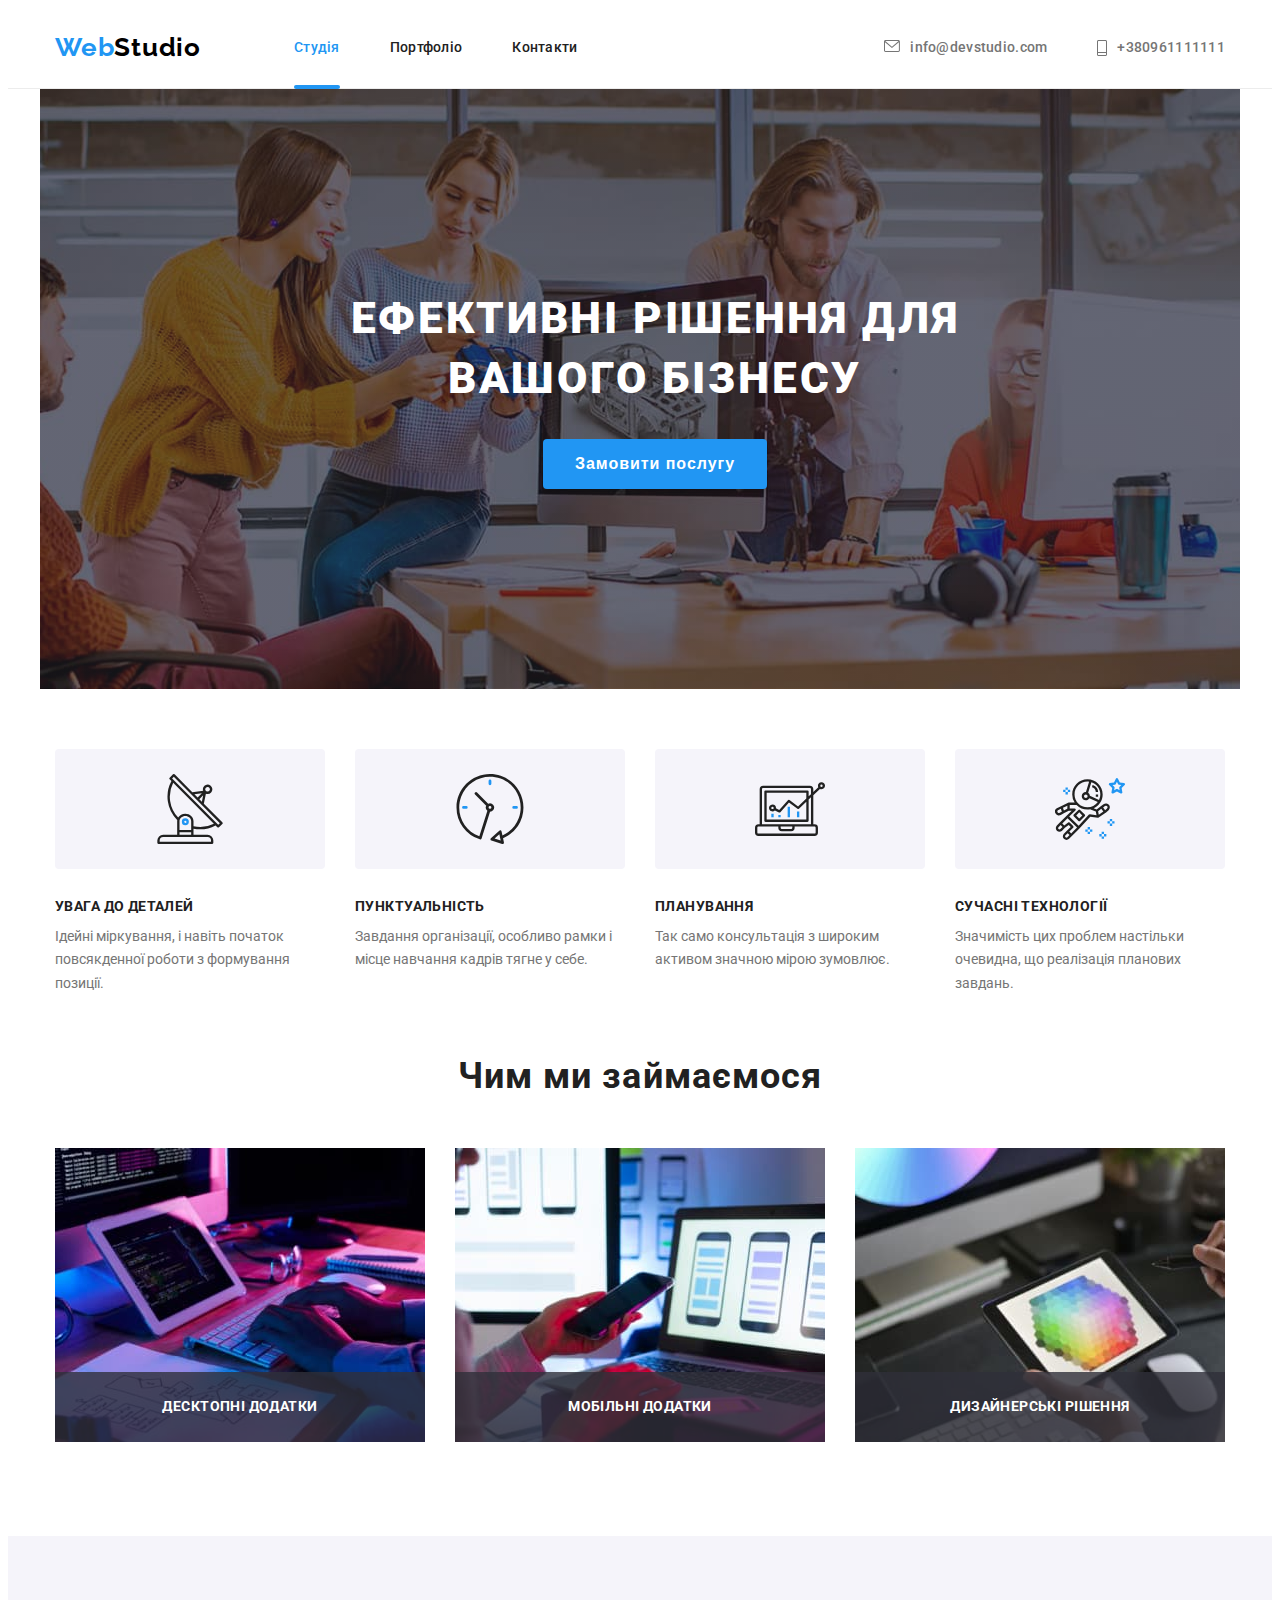
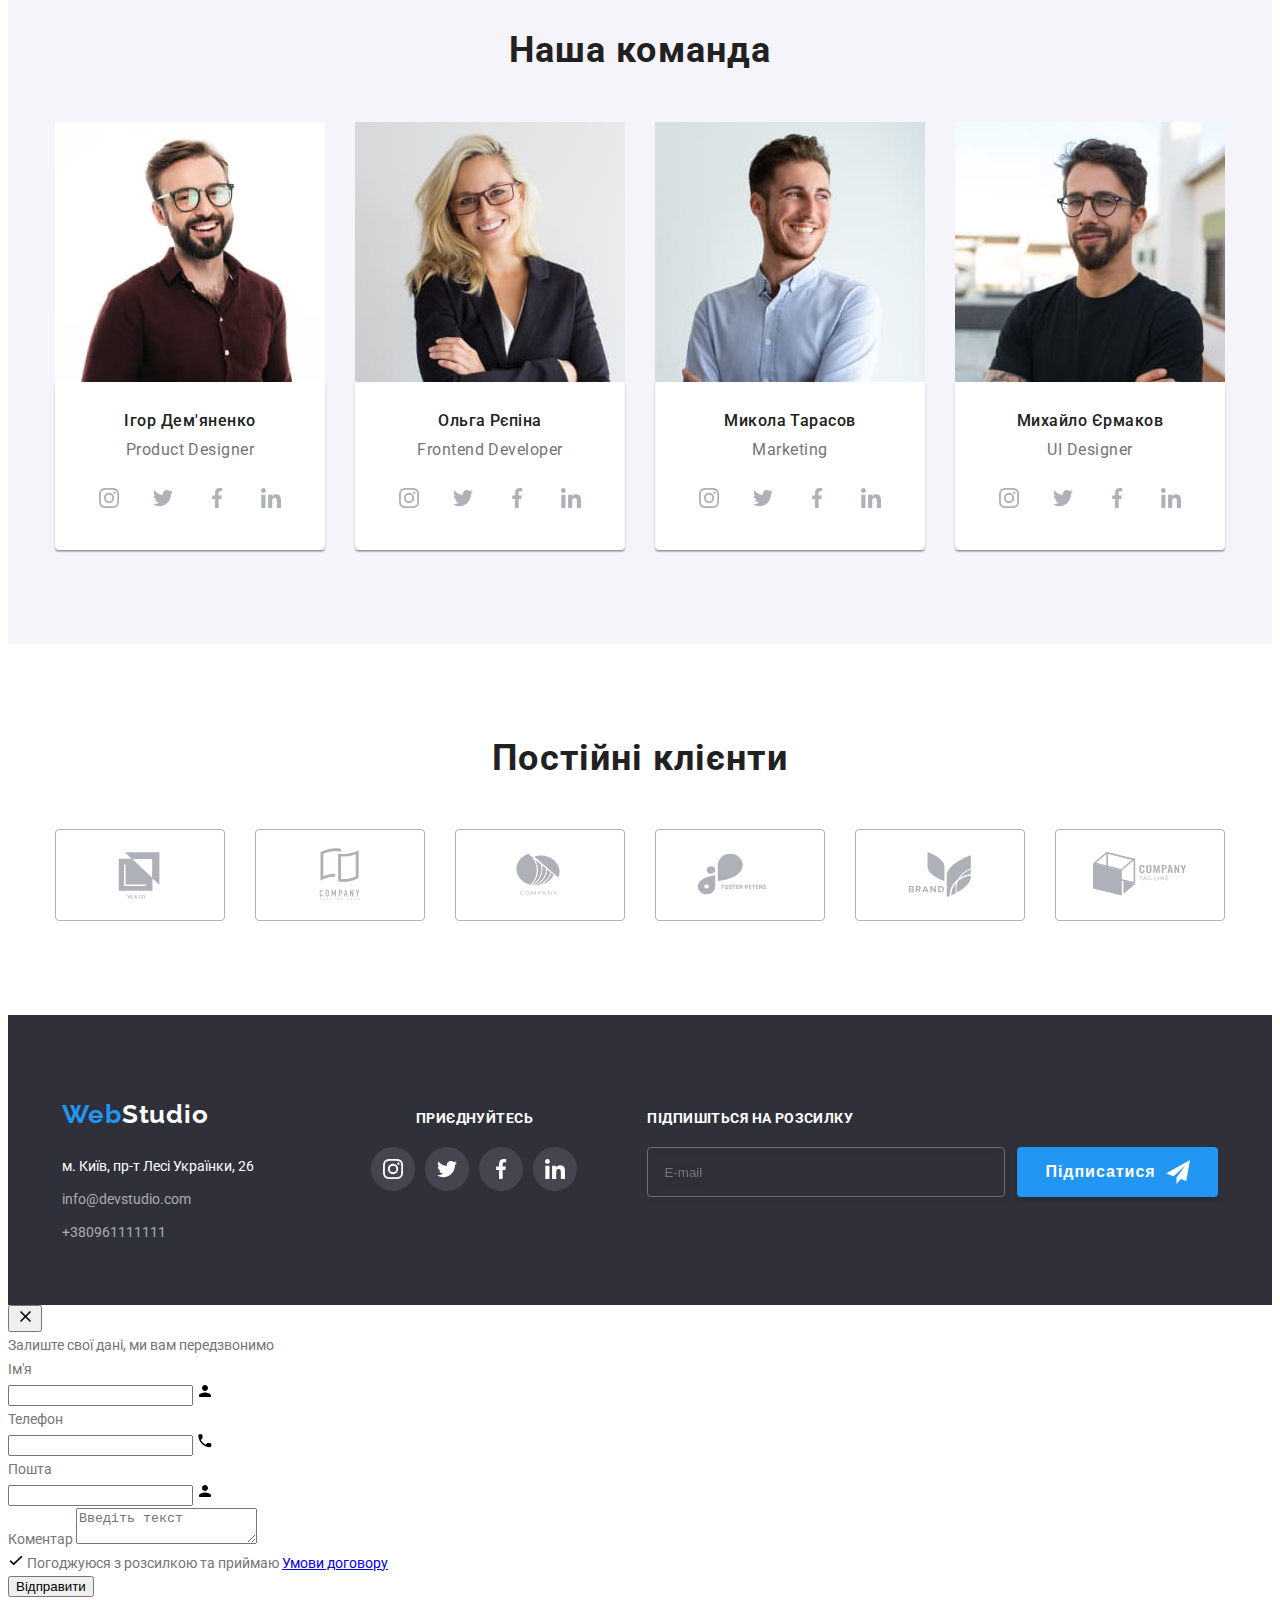
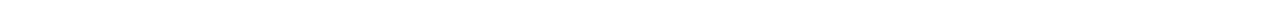
==== index.html @ ecdbafed "adaptive" ====
<!DOCTYPE html>
<html lang="uk">
  <head>
    <meta charset="UTF-8" />
    <meta http-equiv="X-UA-Compatible" content="IE=edge" />
    <meta name="viewport" content="width=device-width, initial-scale=1.0" />
    <title lang="en">WebStudio</title>
    <link rel="preconnect" href="https://fonts.googleapis.com" />
    <link rel="preconnect" href="https://fonts.gstatic.com" crossorigin />
    <link
      href="https://fonts.googleapis.com/css2?family=Raleway:wght@700&family=Roboto:wght@400;500;700;900&display=swap"
      rel="stylesheet"
    />
    <link
      rel="stylesheet"
      href="https://cdnjs.cloudflare.com/ajax/libs/modern-normalize/1.1.0/modern-normalize.min.css"
      integrity="sha512-wpPYUAdjBVSE4KJnH1VR1HeZfpl1ub8YT/NKx4PuQ5NmX2tKuGu6U/JRp5y+Y8XG2tV+wKQpNHVUX03MfMFn9Q=="
      crossorigin="anonymous"
      referrerpolicy="no-referrer"
    />
    <link rel="stylesheet" href="./css/main.min.css" />
  </head>

  <body>
    <header class="header">
      <div class="container">
        <div class="header-navigation__container">
          <nav class="header__navigation">
            <a href="./index.html" lang="en" class="logo">
              Web<span class="logo__black">Studio</span>
            </a>
            <button class="header__burger-menu">
              <svg width="40" height="40" class="header__icon">
                  <use href="./images/icons.svg#icon-menu_40pxmenu-1"></use>
                </svg>
            </button>
            <ul class="header__menu">
              <li class="header__items"><a class="header__link header__link--current" href="./index.html">Студія</a></li>
              <li class="header__items"><a class="header__link" href="./portfolio.html">Портфоліо</a></li>
              <li class="header__items"><a class="header__link" href="#">Контакти</a></li>
            </ul>
          </nav>
          <ul class="header__menu-contact">
            <li class="header__items">
              <a class="header__contact" href="mailto:info@devstudio.co">
                <svg width="16" height="12" class="header__icon">
                  <use href="./images/icons.svg#icon-envelope"></use>
                </svg>
                info@devstudio.com</a
              >
            </li>
            <li class="header__items">
              <a class="header__contact" href="tel:+380961111111">
                <svg width="10" height="16" class="header__icon">
                  <use href="./images/icons.svg#icon-tel"></use>
                </svg>
                +380961111111</a
              >
            </li>
          </ul>
        </div>
      </div>
    </header>

    <main>
      <section class="hero">
        <div class="container">
          <h1 class="hero__title">Ефективні рішення для вашого бізнесу</h1>
          <button type="button" class="hero__button" data-modal-open>Замовити послугу</button>
        </div>
      </section>

      <section class="advantage">
        <div class="container">
          <h2 class="visually-hidden">Переваги компанії</h2>
          <ul class="details">
            <li class="advantage__card">
              <div class="advantage__icons">
                <svg width="70" height="70">
                  <use href="./images/icons.svg#icon-antenna"></use>
                </svg>
              </div>
              <h3 class="advantage__title">Увага до деталей</h3>
              <p>Ідейні міркування, і навіть початок повсякденної роботи з формування позиції.</p>
            </li>
            <li class="advantage__card">
              <div class="advantage__icons">
                <svg width="70" height="70">
                  <use href="./images/icons.svg#icon-clock"></use>
                </svg>
              </div>
              <h3 class="advantage__title">Пунктуальність</h3>
              <p>Завдання організації, особливо рамки і місце навчання кадрів тягне у себе.</p>
            </li>
            <li class="advantage__card">
              <div class="advantage__icons">
                <svg width="70" height="70">
                  <use href="./images/icons.svg#icon-diagram"></use>
                </svg>
              </div>
              <h3 class="advantage__title">Планування</h3>
              <p>Так само консультація з широким активом значною мірою зумовлює.</p>
            </li>
            <li class="advantage__card">
              <div class="advantage__icons">
                <svg width="70" height="70">
                  <use href="./images/icons.svg#icon-astronaut"></use>
                </svg>
              </div>
              <h3 class="advantage__title">Сучасні технології</h3>
              <p>Значимість цих проблем настільки очевидна, що реалізація планових завдань.</p>
            </li>
          </ul>
        </div>
      </section>

      <section>
        <div class="skils__container">
          <h2 class="skils__title">Чим ми займаємося</h2>
          <ul class="details">
            <li class="skils__card">
              <img 
              srcset="./images/workcomp.jpg 1x, ./images/workcomp@2x.jpg 2x"
              src="./images/workcomp.jpg" 
              alt="Робота за комп'ютером"
               width="370" />
              <div class="skils__item">
                <p class="skils__text">Десктопні додатки</p>
              </div>
            </li>
            <li class="skils__card">
              <img 
              srcset="./images/worktel.jpg 1x, ./images/worktel@2x.jpg 2x"
              src="./images/worktel.jpg"
               alt="Робота на телефоні" 
               width="370" />
              <div class="skils__item">
                <p class="skils__text">Мобільні додатки</p>
              </div>
            </li>
            <li class="skils__card">
              <img 
              srcset="./images/workplan.jpg 1x, ./images/workplan@2x.jpg 2x"
              src="./images/workplan.jpg" 
              alt="Робота на планшеті" 
              width="370" />
              <div class="skils__item">
                <p class="skils__text">Дизайнерські рішення</p>
              </div>
            </li>
          </ul>
        </div>
      </section>

      <section class="team">
        <div class="team__container">
          <h2 class="team__title">Наша команда</h2>
          <ul class="details">
            <li class="team__card">
              <img
              srcset="./images/Igor.jpg 1x, ./images/Igor@2x.jpg 2x"
                src="./images/Igor.jpg"
                alt="Чоловік в окулярах та коричневій сорочці"
                width="270"
              />
              <div class="team__information">
                <h3 class="team__subtitle">Ігор Дем'яненко</h3>
                <p lang="en" class="team__text">Product Designer</p>
                <ul class="team__list">
                  <li class="team__social">
                    <a href="" class="team__link">
                      <svg width="20" height="20" class="team__icon">
                        <use href="./images/icons.svg#icon-instagram"></use>
                      </svg>
                    </a>
                  </li>
                  <li class="team__social">
                    <a href="" class="team__link">
                      <svg width="20" height="20" class="team__icon">
                        <use href="./images/icons.svg#icon-twitter"></use>
                      </svg>
                    </a>
                  </li>
                  <li class="team__social">
                    <a href="" class="team__link">
                      <svg width="20" height="20" class="team__icon">
                        <use href="./images/icons.svg#icon-facebook"></use>
                      </svg>
                    </a>
                  </li>
                  <li class="team__social">
                    <a href="" class="team__link">
                      <svg width="20" height="20" class="team__icon">
                        <use href="./images/icons.svg#icon-linkedin"></use>
                      </svg>
                    </a>
                  </li>
                </ul>
              </div>
            </li>
            <li class="team__card">
              <img 
              srcset="./images/Olga.jpg 1x, ./images/Olga@2x.jpg 2x"
              src="./images/Olga.jpg" 
              alt="Дівчина білявка в окулярах" 
              width="270" />
              <div class="team__information">
                <h3 class="team__subtitle">Ольга Рєпіна</h3>
                <p lang="en" class="team__text">Frontend Developer</p>
                <ul class="team__list">
                  <li class="team__social">
                    <a href="" class="team__link">
                      <svg width="20" height="20" class="team__icon">
                        <use href="./images/icons.svg#icon-instagram"></use>
                      </svg>
                    </a>
                  </li>
                  <li class="team__social">
                    <a href="" class="team__link">
                      <svg width="20" height="20" class="team__icon">
                        <use href="./images/icons.svg#icon-twitter"></use>
                      </svg>
                    </a>
                  </li>
                  <li class="team__social">
                    <a href="" class="team__link">
                      <svg width="20" height="20" class="team__icon">
                        <use href="./images/icons.svg#icon-facebook"></use>
                      </svg>
                    </a>
                  </li>
                  <li class="team__social">
                    <a href="" class="team__link">
                      <svg width="20" height="20" class="team__icon">
                        <use href="./images/icons.svg#icon-linkedin"></use>
                      </svg>
                    </a>
                  </li>
                </ul>
              </div>
            </li>

            <li class="team__card">
              <img 
              srcset="./images/Mukola.jpg 1x, ./images/Mukola@2x.jpg 2x"
                src="./images/Mukola.jpg"
                alt="Чоловік у білій сорочці посміхається"
                width="270"
              />
              <div class="team__information">
                <h3 class="team__subtitle">Микола Тарасов</h3>
                <p lang="en" class="team__text">Marketing</p>
                <ul class="team__list">
                  <li class="team__social">
                    <a href="" class="team__link">
                      <svg width="20" height="20" class="team__icon">
                        <use href="./images/icons.svg#icon-instagram"></use>
                      </svg>
                    </a>
                  </li>
                  <li class="team__social">
                    <a href="" class="team__link">
                      <svg width="20" height="20" class="team__icon">
                        <use href="./images/icons.svg#icon-twitter"></use>
                      </svg>
                    </a>
                  </li>
                  <li class="team__social">
                    <a href="" class="team__link">
                      <svg width="20" height="20" class="team__icon">
                        <use href="./images/icons.svg#icon-facebook"></use>
                      </svg>
                    </a>
                  </li>
                  <li class="team__social">
                    <a href="" class="team__link">
                      <svg width="20" height="20" class="team__icon">
                        <use href="./images/icons.svg#icon-linkedin"></use>
                      </svg>
                    </a>
                  </li>
                </ul>
              </div>
            </li>
            <li class="team__card">
              <img 
              srcset="./images/Muhailo.jpg 1x, ./images/Muhailo@2x.jpg 2x"
              src="./images/Muhailo.jpg" 
              alt="Чоловік у чорній футболці" 
              width="270" />
              <div class="team__information">
                <h3 class="team__subtitle">Михайло Єрмаков</h3>
                <p lang="en" class="team__text">UI Designer</p>
                <ul class="team__list">
                  <li class="team__social">
                    <a href="" class="team__link">
                      <svg width="20" height="20" class="team__icon">
                        <use href="./images/icons.svg#icon-instagram"></use>
                      </svg>
                    </a>
                  </li>
                  <li class="team__social">
                    <a href="" class="team__link">
                      <svg width="20" height="20" class="team__icon">
                        <use href="./images/icons.svg#icon-twitter"></use>
                      </svg>
                    </a>
                  </li>
                  <li class="team__social">
                    <a href="" class="team__link">
                      <svg width="20" height="20" class="team__icon">
                        <use href="./images/icons.svg#icon-facebook"></use>
                      </svg>
                    </a>
                  </li>
                  <li class="team__social">
                    <a href="" class="team__link">
                      <svg width="20" height="20" class="team__icon">
                        <use href="./images/icons.svg#icon-linkedin"></use>
                      </svg>
                    </a>
                  </li>
                </ul>
              </div>
            </li>
          </ul>
        </div>
      </section>
      <section class="clients">
        <div class="container">
          <h2 class="clients__title">Постійні клієнти</h2>
          <ul class="clients__list">
            <li class="clients__card">
              <a href="" class="clients__link">
                <svg width="106" height="60" class="clients__icon">
                  <use href="./images/icons.svg#icon-Logo1"></use>
                </svg>
              </a>
            </li>
            <li class="clients__card">
              <a href="" class="clients__link">
                <svg width="106" height="60" class="clients__icon">
                  <use href="./images/icons.svg#icon-Logo2"></use>
                </svg>
              </a>
            </li>

            <li class="clients__card">
              <a href="" class="clients__link">
                <svg width="106" height="60" class="clients__icon">
                  <use href="./images/icons.svg#icon-Logo3"></use>
                </svg>
              </a>
            </li>
            <li class="clients__card">
              <a href="" class="clients__link">
                <svg width="106" height="60" class="clients__icon">
                  <use href="./images/icons.svg#icon-Logo4"></use>
                </svg>
              </a>
            </li>
            <li class="clients__card">
              <a href="" class="clients__link">
                <svg width="106" height="60" class="clients__icon">
                  <use href="./images/icons.svg#icon-Logo5"></use>
                </svg>
              </a>
            </li>
            <li class="clients__card">
              <a href="" class="clients__link">
                <svg width="106" height="60" class="clients__icon">
                  <use href="./images/icons.svg#icon-Logo6"></use>
                </svg>
              </a>
            </li>
          </ul>
        </div>
      </section>
    </main>

    <footer class="footer">
      <div class="footer__container">
        <div>
          <div class="footer__logo">
            <a href="./index.html" lang="en" class="logo">
              Web<span class="logo__white">Studio</span>
            </a>
          </div>
          <address>
            <ul class="footer__contacts">
              <li class="footer__item">
                <a
                  href="https://goo.gl/maps/CPtrU1FHBa2aNyZL9"
                  target="_blank"
                  rel="noopener noreferrer nofollow"
                  class="footer__adress"
                >
                  м. Київ, пр-т Лесі Українки, 26</a
                >
              </li>
              <li class="footer__item">
                <a href="mailto:info@devstudio.co" class="footer__contact">info@devstudio.com</a>
              </li>
              <li class="footer__item">
                <a href="tel:+380961111111" class="footer__contact">+380961111111</a>
              </li>
            </ul>
          </address>
        </div>
        <div class="footer__social-container">
          <p class="footer__text">Приєднуйтесь</p>
          <ul class="footer__list">
            <li class="footer__card">
              <a href="" class="footer__link">
                <svg width="20" height="20" class="footer__icon">
                  <use href="./images/icons.svg#icon-instagram"></use>
                </svg>
              </a>
            </li>
            <li class="footer__card">
              <a href="" class="footer__link">
                <svg width="20" height="20" class="footer__icon">
                  <use href="./images/icons.svg#icon-twitter"></use>
                </svg>
              </a>
            </li>
            <li class="footer__card">
              <a href="" class="footer__link">
                <svg width="20" height="20" class="footer__icon">
                  <use href="./images/icons.svg#icon-facebook"></use>
                </svg>
              </a>
            </li>
            <li class="footer__card">
              <a href="" class="footer__link">
                <svg width="20" height="20" class="footer__icon">
                  <use href="./images/icons.svg#icon-linkedin"></use>
                </svg>
              </a>
            </li>
          </ul>
        </div> 
        <div>
            <p class="footer__paragraph">Підпишіться на розсилку</p>
          
            <div class="footer__form-container">
            <input id="label-footer" type="email" name="email" class="footer__imput" placeholder="E-mail">
            <button type="submit" class="footer__button">
Підписатися <svg width="24" height="24"><use href="./images/icons.svg#icon-send"></use></svg></button>
              </div>  
         </div>
        
      </div>
    </footer>
    <div class="backdrop is-hidden" data-modal>
      <div class="modal">
        <button class="modal__close-button" type="button" data-modal-close>
          <svg width="18" height="18">
            <use href="./images/icons.svg#icon-close"></use>
          </svg>
        </button>
        <p class="modal__title">Залиште свої дані, ми вам передзвонимо</p>
        <form name="modal__contact-form">
          <label class="modal__form-label" for="person-name">Ім'я</label>
          <div class="modal__form-control">
            <input id="person-name" type="text" name="person-name" class="modal__form-input" />
            <svg class="modal__form-icon" width="18" height="18">
              <use href="./images/icons.svg#icon-person"></use>
            </svg>
          </div>
          <label class="modal__form-label" for="person-phone">Телефон</label>
          <div class="modal__form-control">
            <input id="person-phone" type="tel" name="person-phone" class="modal__form-input" />
            <svg class="modal__form-icon" width="18" height="18">
              <use href="./images/icons.svg#icon-phone"></use>
            </svg>
          </div>
          <label class="modal__form-label" for="person-email">Пошта</label>
          <div class="modal__form-control">
            <input id="person-email" type="email" name="person-email" class="modal__form-input" />
            <svg class="modal__form-icon" width="18" height="18">
              <use href="./images/icons.svg#icon-person"></use>
            </svg>
          </div>
          <label class="modal__form-label" for="person-comment">Коментар</label>
          <textarea
            class="modal__form-textarea"
            id="person-comment"
            name="person-comment"
            placeholder="Введіть текст"
          ></textarea>
          <div class="modal__check">
          
<input
            class="modal__checkbox-input visually-hidden"
            id="terms-checkbox"
            type="checkbox"
            name="terms-checkbox"
          />
            <svg class="modal__check-icon" width="16" height="15">
              <use href="./images/icons.svg#icon-Vector"></use>
            </svg>
          <label class="modal__checkbox-label" for="terms-checkbox"
            >Погоджуюся з розсилкою та приймаю <a class="modal__form-link" href="#">Умови договору</a></label
          >
        </div>
          <button class="modal__form-button" type="submit">Відправити</button>
        </form>
      </div>
    </div>

    <script src="./js/modal.js"></script>
  </body>
</html>
---- css/main.min.css ----
:root{--button-bgc-color: #188ce8;--prime-text-logo-color: #2196f3;--secondary-text-logo-color: #000000;--footer-text-logo-color: #ffffff;--prime-text-color: #757575;--text-nav-color: #212121;--prime-bgc-color: #f5f5f5;--hero-bgc-color: #2f303a;--section-bgc-color: #f5f4fa;--border-header: #ececec;--border-cards-product: #eeeeee;--social-link-color: #afb1b8}body{background-color:var(--footer-text-logo-color);color:var(--prime-text-color);font-family:Roboto,sans-serif;font-size:14px;line-height:1.71}h1,h2,h3,h4,h5,h6,ul,p{margin:0;padding:0}img{display:block;width:100%;margin:0;padding:0;-o-object-fit:cover;object-fit:cover;height:auto}html{box-sizing:border-box}*,*::before,*::after{box-sizing:inherit}.container{max-width:480px;padding-left:15px;padding-right:15px}@media screen and (min-width: 768px){.container{max-width:768px;margin:0 auto}}@media screen and (min-width: 1200px){.container{min-width:1200px;margin:0 auto}}.visually-hidden{position:absolute;white-space:nowrap;width:1px;height:1px;overflow:hidden;border:0;padding:0;clip:rect(0 0 0 0);-webkit-clip-path:inset(50%);clip-path:inset(50%);margin:-1px}.details{display:flex;gap:30px;margin-top:30px;list-style:none;flex-direction:column}@media screen and (min-width: 768px){.details{flex-direction:row;flex-wrap:wrap}}@media screen and (min-width: 1200px){.details{margin-top:50px}}body.modal-open{overflow:hidden}.advantage{padding:60px 15px}.advantage__card{width:100%}@media screen and (min-width: 768px){.advantage__card{width:calc((100% - 30px)/2)}}@media screen and (min-width: 1200px){.advantage__card{width:calc((100% - 90px)/4)}}.advantage__icons{height:120px;display:flex;align-items:center;justify-content:center;background-color:var(--section-bgc-color);border-radius:4px;margin-bottom:30px;gap:30px}.advantage__title{color:var(--text-nav-color);font-weight:700;font-size:14px;line-height:1.14;letter-spacing:.03em;text-transform:uppercase;margin-bottom:10px}@media screen and (max-width: 767px){.advantage__title{text-align:center}}.advantage .details{margin-top:0}@media screen and (max-width: 767px){.advantage .details{flex-direction:column}}@media screen and (min-width: 768px){.advantage .details{flex-direction:row;flex-wrap:wrap}}.clients{padding-top:60px;padding-bottom:60px}@media screen and (min-width: 1200px){.clients{padding-top:94px;padding-bottom:94px}}.clients__title{color:var(--text-nav-color);font-weight:700;font-size:28px;line-height:1.18;letter-spacing:.03em;text-align:center}@media screen and (min-width: 1200px){.clients__title{font-size:36px;line-height:1.16}}.clients__list{list-style:none;display:flex;justify-content:center;flex-direction:row;flex-wrap:wrap;gap:30px;margin-top:30px}@media screen and (min-width: 1200px){.clients__list{margin-top:50px}}.clients__card{width:calc((100% - 30px)/2);height:92px}@media screen and (min-width: 768px){.clients__card{width:calc((100% - 60px)/3)}}@media screen and (min-width: 1200px){.clients__card{width:calc((100% - 150px)/6)}}.clients__icon{fill:var(--social-link-color);transition:fill 250ms cubic-bezier(0.4, 0, 0.2, 1)}.clients__link{display:flex;justify-content:center;align-items:center;width:100%;height:100%;border-radius:4px;border:1px solid var(--social-link-color);transition:border-color 250ms cubic-bezier(0.4, 0, 0.2, 1);outline:none}.clients__link:hover,.clients__link:focus{border-color:var(--prime-text-logo-color)}.clients__link:hover .clients__icon,.clients__link:focus .clients__icon{fill:var(--prime-text-logo-color)}.footer{background-color:var(--hero-bgc-color);padding-top:60px;padding-bottom:60px}.footer__logo{margin-bottom:20px}@media screen and (min-width: 1200px){.footer__logo{margin-bottom:0}}.footer__contacts{list-style:none;text-align:center}@media screen and (min-width: 1200px){.footer__contacts{text-align:left}}.footer__item:not(:last-child){margin-bottom:9px}.footer__adress{color:var(--footer-text-logo-color);font-style:normal;text-decoration:none}.footer__contact{color:rgba(255,255,255,.6);font-style:normal;text-decoration:none;transition:color 250ms cubic-bezier(0.4, 0, 0.2, 1)}.footer__contact:hover,.footer__contact:focus{color:var(--prime-text-logo-color)}.footer__text{color:var(--footer-text-logo-color);font-weight:700;font-size:14px;line-height:1.14;letter-spacing:.03em;text-transform:uppercase;margin-bottom:20px;text-align:center}.footer__list{list-style:none;display:flex;justify-content:center;gap:10px}.footer__card{width:44px;height:44px;border-radius:50%;background-color:rgba(255,255,255,.1)}.footer__link{display:flex;justify-content:center;align-items:center;border-radius:50%;width:100%;height:100%;transition:background-color 250ms cubic-bezier(0.4, 0, 0.2, 1),fill 250ms cubic-bezier(0.4, 0, 0.2, 1)}.footer__link:hover,.footer__link:focus{background-color:var(--prime-text-logo-color);fill:var(--footer-text-logo-color)}.footer__icon{fill:var(--footer-text-logo-color);transition:fill 250ms cubic-bezier(0.4, 0, 0.2, 1)}.footer .footer__link:hover .footer__icon,.footer .footer__link:focus .footer__icon{fill:var(--footer-text-logo-color)}.footer__container{max-width:480px;margin:0 auto;padding-left:15px;padding-right:15px;display:flex;flex-wrap:wrap;justify-content:center;gap:60px;align-items:baseline}@media screen and (min-width: 768px){.footer__container{max-width:768px}}@media screen and (min-width: 1200px){.footer__container{min-width:1200px;gap:70px}}.footer__paragraph{display:block;color:var(--footer-text-logo-color);font-weight:700;font-size:14px;line-height:1.14;letter-spacing:.03em;text-transform:uppercase;margin-bottom:20px;text-align:center}@media screen and (min-width: 1200px){.footer__paragraph{text-align:left}}.footer__form-container{display:flex;flex-direction:column}@media screen and (min-width: 1200px){.footer__form-container{flex-direction:row;gap:12px}}.footer__imput{width:450px;height:50px;border:1px solid rgba(255,255,255,.3);filter:drop-shadow(0px 4px 4px rgba(0, 0, 0, 0.15));border-radius:4px;background-color:rgba(0,0,0,0);outline:none;color:rgba(255,255,255,.6);padding:15px 16px}@media screen and (min-width: 1200px){.footer__imput{width:358px}}.footer__button{background-color:var(--prime-text-logo-color);color:var(--footer-text-logo-color);box-shadow:0px 4px 4px rgba(0,0,0,.15);font-weight:700;font-size:16px;line-height:1.87;align-items:center;text-align:center;letter-spacing:.06em;cursor:pointer;display:flex;margin:0 auto;gap:10px;margin-left:12px;padding:10px 28px;border:none;border-radius:4px;margin-top:20px;margin-left:140px;transition:background-color 250ms cubic-bezier(0.4, 0, 0.2, 1),box-shadow 250ms cubic-bezier(0.4, 0, 0.2, 1);fill:var(--footer-text-logo-color)}@media screen and (min-width: 1200px){.footer__button{margin-left:0;margin-top:0}}.footer__button:hover,.footer__button:focus{background-color:var(--button-bgc-color)}@media screen and (min-width: 768px){.footer__social-container{margin-left:165px}}@media screen and (min-width: 1200px){.footer__social-container{margin-left:0}}.hero{background-color:var(--hero-bgc-color);color:var(--footer-text-logo-color);max-width:480px;margin:0 auto;padding:118px 60px;background-image:linear-gradient(rgba(47, 48, 58, 0.4), rgba(47, 48, 58, 0.4)),url(../../images/hero.jpg);background-repeat:no-repeat;background-position:center;background-size:cover}@media(min-device-pixel-ratio: 2),(-webkit-min-device-pixel-ratio: 2),(min-resolution: 192dpi),(min-resolution: 2dppx){.hero{background-image:linear-gradient(rgba(47, 48, 58, 0.4), rgba(47, 48, 58, 0.4)),url(../images/hero@2x.jpg)}}@media screen and (min-width: 768px){.hero{padding:118px 204px;max-width:768px}}@media screen and (min-width: 1200px){.hero{padding:200px 15px;max-width:1200px}}.hero__title{font-weight:900;text-align:center;letter-spacing:.06em;text-transform:uppercase;width:360px;font-size:26px;line-height:1.62}@media screen and (min-width: 1200px){.hero__title{font-size:44px;line-height:1.36;width:700px;margin-left:auto;margin-right:auto}}.hero__button{background-color:var(--prime-text-logo-color);color:var(--footer-text-logo-color);box-shadow:0px 4px 4px rgba(0,0,0,.15);font-weight:700;font-size:16px;line-height:1.87;align-items:center;text-align:center;letter-spacing:.06em;cursor:pointer;display:block;margin:0 auto;margin-top:30px;padding:10px 24px;border:none;border-radius:4px;transition:background-color 250ms cubic-bezier(0.4, 0, 0.2, 1),box-shadow 250ms cubic-bezier(0.4, 0, 0.2, 1)}@media screen and (min-width: 1200px){.hero__button{padding:10px 32px}}.hero__button:hover,.hero__button:focus{background-color:var(--button-bgc-color)}.logo{color:var(--prime-text-logo-color);font-family:Raleway,sans-serif;font-weight:700;font-size:24px;line-height:1.16;letter-spacing:.03em;text-decoration:none;padding:16px 0;display:flex;align-items:center;justify-content:center}@media screen and (min-width: 1200px){.logo{font-size:26px;line-height:1.19;margin-right:93px;padding-top:24px;padding-bottom:25px}}.logo__black{color:var(--secondary-text-logo-color)}.logo__white{color:var(--footer-text-logo-color)}.header{background-color:var(--footer-text-logo-color);border-bottom:1px solid var(--border-header)}@media screen and (min-width: 768px){.header-navigation__container{display:flex;justify-content:space-between;align-items:center}}.header__navigation{display:flex;justify-content:space-between}.header__menu{display:flex;justify-content:space-between;align-items:center;gap:50px;list-style:none}@media screen and (max-width: 767px){.header__menu{display:none}}@media screen and (max-width: 1199px){.header__menu{margin-left:88px}}@media screen and (max-width: 767px){.header__menu-contact{display:none}}@media screen and (max-width: 1199px){.header__menu-contact{flex-direction:column}}@media screen and (min-width: 1200px){.header__menu-contact{display:flex;justify-content:space-between;align-items:center;gap:50px;list-style:none}}.header__items{display:flex;align-items:center;fill:var(--prime-text-color)}.header__link{color:var(--text-nav-color);font-weight:500;font-size:14px;line-height:1.14;letter-spacing:.02em;text-decoration:none;padding:32px 0;display:block;position:relative;transition:color 250ms cubic-bezier(0.4, 0, 0.2, 1),opacity 250ms cubic-bezier(0.4, 0, 0.2, 1)}.header__link::after{position:absolute;left:0;bottom:-1px;width:100%;height:4px;background-color:var(--prime-text-logo-color);border-radius:2px;content:"";opacity:0;transition-duration:250ms;transition-timing-function:cubic-bezier(0.4, 0, 0.2, 1)}.header__link:hover,.header__link:focus{color:var(--prime-text-logo-color)}.header__link:hover::after{opacity:1}.header__link--current{color:var(--prime-text-logo-color)}.header__link--current::after{opacity:1}.header__contact{color:var(--prime-text-color);font-weight:500;font-size:12px;line-height:1.16;letter-spacing:.02em;text-decoration:none;display:flex;transition:color 250ms cubic-bezier(0.4, 0, 0.2, 1),fill 250ms cubic-bezier(0.4, 0, 0.2, 1)}@media screen and (max-width: 1199px){.header__contact{gap:8px;margin-top:10px}}@media screen and (min-width: 1200px){.header__contact{gap:10px;font-size:14px;line-height:1.14;padding:32px 0}}.header__contact:hover,.header__contact:focus{color:var(--prime-text-logo-color)}.header__contact:hover .header__icon,.header__contact:focus .header__icon{fill:var(--prime-text-logo-color)}.header__burger-menu{background-color:rgba(0,0,0,0);border:none;display:flex;align-items:center}@media screen and (min-width: 768px){.header__burger-menu{display:none}}.skils__container{width:1200px;padding-left:15px;padding-right:15px;padding-bottom:94px;margin:0 auto}@media screen and (max-width: 1199px){.skils__container{display:none}}.skils__title{color:var(--text-nav-color);font-weight:700;font-size:36px;line-height:1.16;letter-spacing:.03em;text-align:center}.skils__card{max-width:370px;position:relative}.skils__item{position:absolute;width:370px;height:70px;left:0;bottom:0;background:rgba(47,48,58,.8);padding:27px}.skils__text{color:var(--footer-text-logo-color);font-weight:700;font-size:14px;line-height:1.14;text-align:center;letter-spacing:.03em;text-transform:uppercase}.team{background-color:var(--section-bgc-color)}.team__container{max-width:480px;padding-left:15px;padding-right:15px;padding-top:60px;padding-bottom:60px;margin:0 auto}@media screen and (min-width: 768px){.team__container{max-width:768px}}@media screen and (min-width: 1200px){.team__container{max-width:1200px;padding-top:94px;padding-bottom:94px}}.team__title{color:var(--text-nav-color);font-weight:700;font-size:28px;line-height:1.18;letter-spacing:.03em;text-align:center}@media screen and (min-width: 1200px){.team__title{font-size:36px;line-height:1.16}}.team__card{background-color:var(--footer-text-logo-color);width:100%}@media screen and (min-width: 768px){.team__card{width:calc((100% - 30px)/2)}}@media screen and (min-width: 1200px){.team__card{width:calc((100% - 90px)/4)}}.team__information{padding:30px 30px;box-shadow:0px 1px 3px rgba(0,0,0,.12),0px 1px 1px rgba(0,0,0,.14),0px 2px 1px rgba(0,0,0,.2);border-radius:0px 0px 4px 4px}.team__subtitle{color:var(--text-nav-color);font-weight:500;font-size:16px;line-height:1.18;letter-spacing:.03em;text-align:center}.team__text{color:var(--prime-text-color);font-size:16px;line-height:1.18;letter-spacing:.03em;text-align:center;margin-top:10px}.team__list{list-style:none;display:flex;justify-content:center;gap:10px;margin-top:16px}.team__social{background-color:var(--footer-text-logo-color);width:44px;height:44px;display:flex;justify-content:center;align-items:center;border-radius:50%}.team__link{display:flex;justify-content:center;align-items:center;width:100%;height:100%;border-radius:50%;transition:background-color 250ms cubic-bezier(0.4, 0, 0.2, 1),fill 250ms cubic-bezier(0.4, 0, 0.2, 1)}.team__link:hover,.team__link:focus{background-color:var(--prime-text-logo-color);fill:var(--footer-text-logo-color)}.team .team__link:hover .team__icon,.team .team__link:focus .team__icon{fill:var(--footer-text-logo-color)}.team__icon{fill:var(--social-link-color);transition:fill 250ms cubic-bezier(0.4, 0, 0.2, 1)}/*# sourceMappingURL=main.min.css.map */
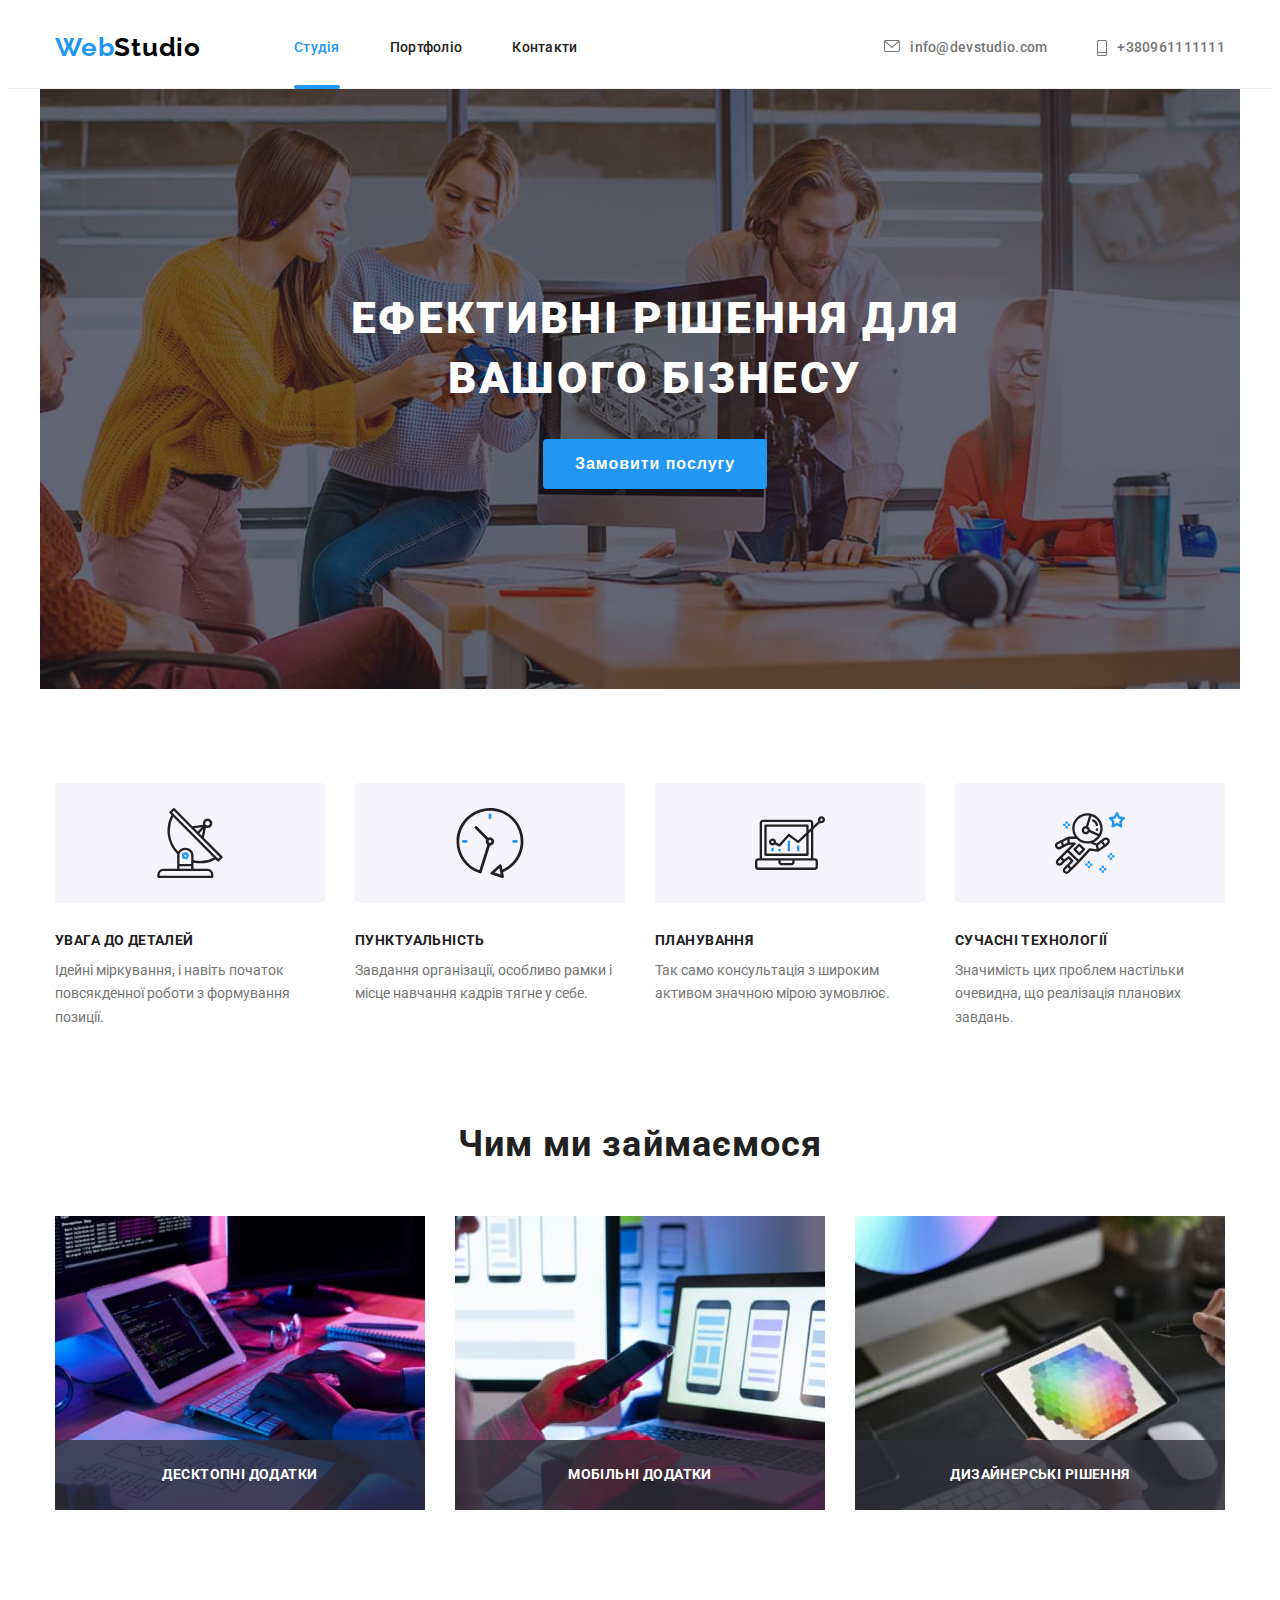
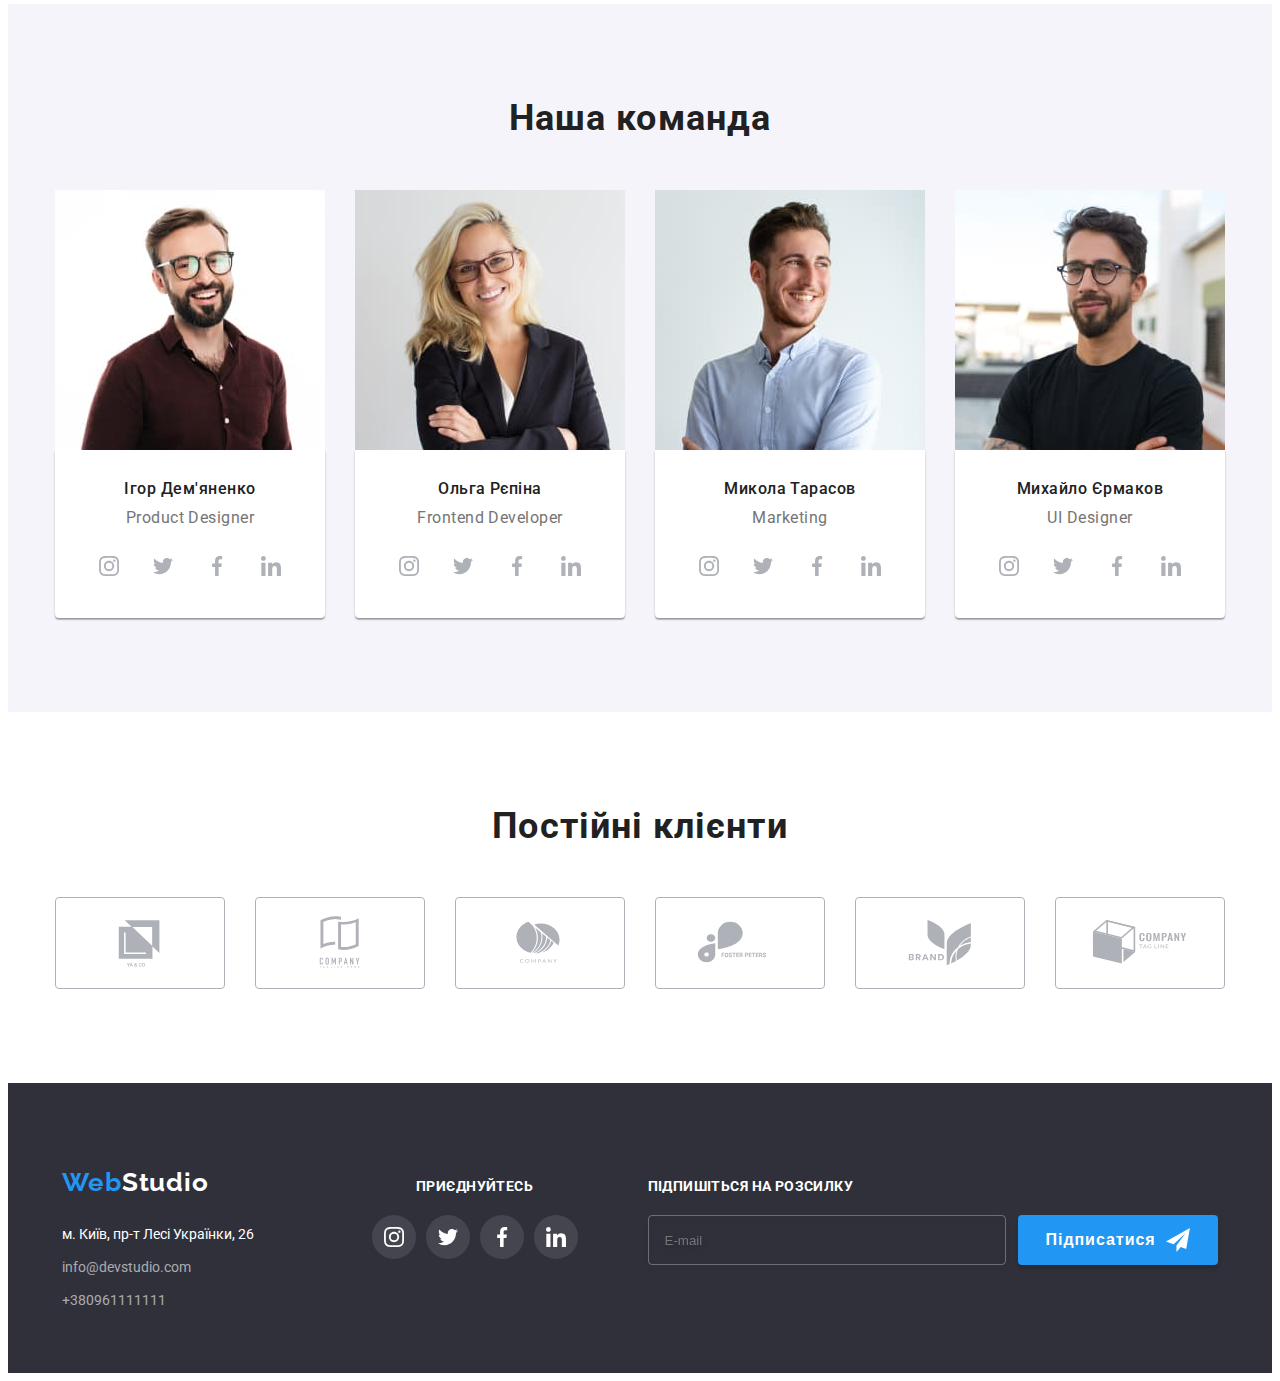
==== commit e38d6198: "adaptive" ====
--- a/index.html
+++ b/index.html
@@ -29,8 +29,8 @@
             <a href="./index.html" lang="en" class="logo">
               Web<span class="logo__black">Studio</span>
             </a>
-            <button class="header__burger-menu">
-              <svg width="40" height="40" class="header__icon">
+            <button type="button" class="header__mobile-menu js-open-menu" aria-expanded="false">
+              <svg width="40" height="40">
                   <use href="./images/icons.svg#icon-menu_40pxmenu-1"></use>
                 </svg>
             </button>
@@ -509,6 +509,59 @@
       </div>
     </div>
 
+     <div class="mobile-menu js-menu-container">
+      <div class="mobile-menu__container">
+        <button type="button" class="mobile-menu__button-close js-close-menu" aria-expanded="false">
+          <svg width="40px" height="40px" aria-label="перемикач мобільного меню">
+            <use
+              class="menu-button__icon--cross"
+              href="./images/icons.svg#icon-close"
+            ></use>
+          </svg>
+        </button>
+        <nav>
+          <ul class="mobile-menu__nav">
+            <li class="mobile-menu__nav-item">
+              <a href="./index.html" class="mobile-menu__nav-link mobile-menu__nav-link--curent">Студія </a>
+            </li>
+            <li class="mobile-menu__nav-item">
+              <a href="./portfolio.html" class="mobile-menu__nav-link"> Портфоліо </a>
+            </li>
+            <li class="mobile-menu__nav-item">
+              <a href="#" class="mobile-menu__nav-link"> Контакти </a>
+            </li>
+          </ul>
+        </nav>
+
+        <ul class="mobile-menu__list">
+          <li class="mobile-menu__list-item">
+            <a href="mailto:info@devstudio.com" class="mobile-menu__list-link">
+              info@devstudio.com</a
+            >
+          </li>
+          <li class="mobile-menu__list-item">
+            <a href="tel:+380961111111" class="mobile-menu__list-link"> +38 096 111 11 11</a>
+          </li>
+        </ul>
+
+        <ul class="mobile-menu__social">
+          <li class="mobile-menu__social-item">
+            <a href="" class="mobile-menu__social-link">Instagram</a>
+          </li>
+          <li class="mobile-menu__social-item">
+            <a href="" class="mobile-menu__social-link">Twitter</a>
+          </li>
+          <li class="mobile-menu__social-item">
+            <a href="" class="mobile-menu__social-link">Facebook</a>
+          </li>
+          <li class="mobile-menu__social-item">
+            <a href="" class="mobile-menu__social-link">LinkedIn</a>
+          </li>
+        </ul>
+      </div>
+    </div>
+
     <script src="./js/modal.js"></script>
+    <script src="./js/mobile-menu.js"></script>
   </body>
 </html>
--- a/css/main.min.css
+++ b/css/main.min.css
@@ -1 +1 @@
-:root{--button-bgc-color: #188ce8;--prime-text-logo-color: #2196f3;--secondary-text-logo-color: #000000;--footer-text-logo-color: #ffffff;--prime-text-color: #757575;--text-nav-color: #212121;--prime-bgc-color: #f5f5f5;--hero-bgc-color: #2f303a;--section-bgc-color: #f5f4fa;--border-header: #ececec;--border-cards-product: #eeeeee;--social-link-color: #afb1b8}body{background-color:var(--footer-text-logo-color);color:var(--prime-text-color);font-family:Roboto,sans-serif;font-size:14px;line-height:1.71}h1,h2,h3,h4,h5,h6,ul,p{margin:0;padding:0}img{display:block;width:100%;margin:0;padding:0;-o-object-fit:cover;object-fit:cover;height:auto}html{box-sizing:border-box}*,*::before,*::after{box-sizing:inherit}.container{max-width:480px;padding-left:15px;padding-right:15px}@media screen and (min-width: 768px){.container{max-width:768px;margin:0 auto}}@media screen and (min-width: 1200px){.container{min-width:1200px;margin:0 auto}}.visually-hidden{position:absolute;white-space:nowrap;width:1px;height:1px;overflow:hidden;border:0;padding:0;clip:rect(0 0 0 0);-webkit-clip-path:inset(50%);clip-path:inset(50%);margin:-1px}.details{display:flex;gap:30px;margin-top:30px;list-style:none;flex-direction:column}@media screen and (min-width: 768px){.details{flex-direction:row;flex-wrap:wrap}}@media screen and (min-width: 1200px){.details{margin-top:50px}}body.modal-open{overflow:hidden}.advantage{padding:60px 15px}.advantage__card{width:100%}@media screen and (min-width: 768px){.advantage__card{width:calc((100% - 30px)/2)}}@media screen and (min-width: 1200px){.advantage__card{width:calc((100% - 90px)/4)}}.advantage__icons{height:120px;display:flex;align-items:center;justify-content:center;background-color:var(--section-bgc-color);border-radius:4px;margin-bottom:30px;gap:30px}.advantage__title{color:var(--text-nav-color);font-weight:700;font-size:14px;line-height:1.14;letter-spacing:.03em;text-transform:uppercase;margin-bottom:10px}@media screen and (max-width: 767px){.advantage__title{text-align:center}}.advantage .details{margin-top:0}@media screen and (max-width: 767px){.advantage .details{flex-direction:column}}@media screen and (min-width: 768px){.advantage .details{flex-direction:row;flex-wrap:wrap}}.clients{padding-top:60px;padding-bottom:60px}@media screen and (min-width: 1200px){.clients{padding-top:94px;padding-bottom:94px}}.clients__title{color:var(--text-nav-color);font-weight:700;font-size:28px;line-height:1.18;letter-spacing:.03em;text-align:center}@media screen and (min-width: 1200px){.clients__title{font-size:36px;line-height:1.16}}.clients__list{list-style:none;display:flex;justify-content:center;flex-direction:row;flex-wrap:wrap;gap:30px;margin-top:30px}@media screen and (min-width: 1200px){.clients__list{margin-top:50px}}.clients__card{width:calc((100% - 30px)/2);height:92px}@media screen and (min-width: 768px){.clients__card{width:calc((100% - 60px)/3)}}@media screen and (min-width: 1200px){.clients__card{width:calc((100% - 150px)/6)}}.clients__icon{fill:var(--social-link-color);transition:fill 250ms cubic-bezier(0.4, 0, 0.2, 1)}.clients__link{display:flex;justify-content:center;align-items:center;width:100%;height:100%;border-radius:4px;border:1px solid var(--social-link-color);transition:border-color 250ms cubic-bezier(0.4, 0, 0.2, 1);outline:none}.clients__link:hover,.clients__link:focus{border-color:var(--prime-text-logo-color)}.clients__link:hover .clients__icon,.clients__link:focus .clients__icon{fill:var(--prime-text-logo-color)}.footer{background-color:var(--hero-bgc-color);padding-top:60px;padding-bottom:60px}.footer__logo{margin-bottom:20px}@media screen and (min-width: 1200px){.footer__logo{margin-bottom:0}}.footer__contacts{list-style:none;text-align:center}@media screen and (min-width: 1200px){.footer__contacts{text-align:left}}.footer__item:not(:last-child){margin-bottom:9px}.footer__adress{color:var(--footer-text-logo-color);font-style:normal;text-decoration:none}.footer__contact{color:rgba(255,255,255,.6);font-style:normal;text-decoration:none;transition:color 250ms cubic-bezier(0.4, 0, 0.2, 1)}.footer__contact:hover,.footer__contact:focus{color:var(--prime-text-logo-color)}.footer__text{color:var(--footer-text-logo-color);font-weight:700;font-size:14px;line-height:1.14;letter-spacing:.03em;text-transform:uppercase;margin-bottom:20px;text-align:center}.footer__list{list-style:none;display:flex;justify-content:center;gap:10px}.footer__card{width:44px;height:44px;border-radius:50%;background-color:rgba(255,255,255,.1)}.footer__link{display:flex;justify-content:center;align-items:center;border-radius:50%;width:100%;height:100%;transition:background-color 250ms cubic-bezier(0.4, 0, 0.2, 1),fill 250ms cubic-bezier(0.4, 0, 0.2, 1)}.footer__link:hover,.footer__link:focus{background-color:var(--prime-text-logo-color);fill:var(--footer-text-logo-color)}.footer__icon{fill:var(--footer-text-logo-color);transition:fill 250ms cubic-bezier(0.4, 0, 0.2, 1)}.footer .footer__link:hover .footer__icon,.footer .footer__link:focus .footer__icon{fill:var(--footer-text-logo-color)}.footer__container{max-width:480px;margin:0 auto;padding-left:15px;padding-right:15px;display:flex;flex-wrap:wrap;justify-content:center;gap:60px;align-items:baseline}@media screen and (min-width: 768px){.footer__container{max-width:768px}}@media screen and (min-width: 1200px){.footer__container{min-width:1200px;gap:70px}}.footer__paragraph{display:block;color:var(--footer-text-logo-color);font-weight:700;font-size:14px;line-height:1.14;letter-spacing:.03em;text-transform:uppercase;margin-bottom:20px;text-align:center}@media screen and (min-width: 1200px){.footer__paragraph{text-align:left}}.footer__form-container{display:flex;flex-direction:column}@media screen and (min-width: 1200px){.footer__form-container{flex-direction:row;gap:12px}}.footer__imput{width:450px;height:50px;border:1px solid rgba(255,255,255,.3);filter:drop-shadow(0px 4px 4px rgba(0, 0, 0, 0.15));border-radius:4px;background-color:rgba(0,0,0,0);outline:none;color:rgba(255,255,255,.6);padding:15px 16px}@media screen and (min-width: 1200px){.footer__imput{width:358px}}.footer__button{background-color:var(--prime-text-logo-color);color:var(--footer-text-logo-color);box-shadow:0px 4px 4px rgba(0,0,0,.15);font-weight:700;font-size:16px;line-height:1.87;align-items:center;text-align:center;letter-spacing:.06em;cursor:pointer;display:flex;margin:0 auto;gap:10px;margin-left:12px;padding:10px 28px;border:none;border-radius:4px;margin-top:20px;margin-left:140px;transition:background-color 250ms cubic-bezier(0.4, 0, 0.2, 1),box-shadow 250ms cubic-bezier(0.4, 0, 0.2, 1);fill:var(--footer-text-logo-color)}@media screen and (min-width: 1200px){.footer__button{margin-left:0;margin-top:0}}.footer__button:hover,.footer__button:focus{background-color:var(--button-bgc-color)}@media screen and (min-width: 768px){.footer__social-container{margin-left:165px}}@media screen and (min-width: 1200px){.footer__social-container{margin-left:0}}.hero{background-color:var(--hero-bgc-color);color:var(--footer-text-logo-color);max-width:480px;margin:0 auto;padding:118px 60px;background-image:linear-gradient(rgba(47, 48, 58, 0.4), rgba(47, 48, 58, 0.4)),url(../../images/hero.jpg);background-repeat:no-repeat;background-position:center;background-size:cover}@media(min-device-pixel-ratio: 2),(-webkit-min-device-pixel-ratio: 2),(min-resolution: 192dpi),(min-resolution: 2dppx){.hero{background-image:linear-gradient(rgba(47, 48, 58, 0.4), rgba(47, 48, 58, 0.4)),url(../images/hero@2x.jpg)}}@media screen and (min-width: 768px){.hero{padding:118px 204px;max-width:768px}}@media screen and (min-width: 1200px){.hero{padding:200px 15px;max-width:1200px}}.hero__title{font-weight:900;text-align:center;letter-spacing:.06em;text-transform:uppercase;width:360px;font-size:26px;line-height:1.62}@media screen and (min-width: 1200px){.hero__title{font-size:44px;line-height:1.36;width:700px;margin-left:auto;margin-right:auto}}.hero__button{background-color:var(--prime-text-logo-color);color:var(--footer-text-logo-color);box-shadow:0px 4px 4px rgba(0,0,0,.15);font-weight:700;font-size:16px;line-height:1.87;align-items:center;text-align:center;letter-spacing:.06em;cursor:pointer;display:block;margin:0 auto;margin-top:30px;padding:10px 24px;border:none;border-radius:4px;transition:background-color 250ms cubic-bezier(0.4, 0, 0.2, 1),box-shadow 250ms cubic-bezier(0.4, 0, 0.2, 1)}@media screen and (min-width: 1200px){.hero__button{padding:10px 32px}}.hero__button:hover,.hero__button:focus{background-color:var(--button-bgc-color)}.logo{color:var(--prime-text-logo-color);font-family:Raleway,sans-serif;font-weight:700;font-size:24px;line-height:1.16;letter-spacing:.03em;text-decoration:none;padding:16px 0;display:flex;align-items:center;justify-content:center}@media screen and (min-width: 1200px){.logo{font-size:26px;line-height:1.19;margin-right:93px;padding-top:24px;padding-bottom:25px}}.logo__black{color:var(--secondary-text-logo-color)}.logo__white{color:var(--footer-text-logo-color)}.header{background-color:var(--footer-text-logo-color);border-bottom:1px solid var(--border-header)}@media screen and (min-width: 768px){.header-navigation__container{display:flex;justify-content:space-between;align-items:center}}.header__navigation{display:flex;justify-content:space-between}.header__menu{display:flex;justify-content:space-between;align-items:center;gap:50px;list-style:none}@media screen and (max-width: 767px){.header__menu{display:none}}@media screen and (max-width: 1199px){.header__menu{margin-left:88px}}@media screen and (max-width: 767px){.header__menu-contact{display:none}}@media screen and (max-width: 1199px){.header__menu-contact{flex-direction:column}}@media screen and (min-width: 1200px){.header__menu-contact{display:flex;justify-content:space-between;align-items:center;gap:50px;list-style:none}}.header__items{display:flex;align-items:center;fill:var(--prime-text-color)}.header__link{color:var(--text-nav-color);font-weight:500;font-size:14px;line-height:1.14;letter-spacing:.02em;text-decoration:none;padding:32px 0;display:block;position:relative;transition:color 250ms cubic-bezier(0.4, 0, 0.2, 1),opacity 250ms cubic-bezier(0.4, 0, 0.2, 1)}.header__link::after{position:absolute;left:0;bottom:-1px;width:100%;height:4px;background-color:var(--prime-text-logo-color);border-radius:2px;content:"";opacity:0;transition-duration:250ms;transition-timing-function:cubic-bezier(0.4, 0, 0.2, 1)}.header__link:hover,.header__link:focus{color:var(--prime-text-logo-color)}.header__link:hover::after{opacity:1}.header__link--current{color:var(--prime-text-logo-color)}.header__link--current::after{opacity:1}.header__contact{color:var(--prime-text-color);font-weight:500;font-size:12px;line-height:1.16;letter-spacing:.02em;text-decoration:none;display:flex;transition:color 250ms cubic-bezier(0.4, 0, 0.2, 1),fill 250ms cubic-bezier(0.4, 0, 0.2, 1)}@media screen and (max-width: 1199px){.header__contact{gap:8px;margin-top:10px}}@media screen and (min-width: 1200px){.header__contact{gap:10px;font-size:14px;line-height:1.14;padding:32px 0}}.header__contact:hover,.header__contact:focus{color:var(--prime-text-logo-color)}.header__contact:hover .header__icon,.header__contact:focus .header__icon{fill:var(--prime-text-logo-color)}.header__burger-menu{background-color:rgba(0,0,0,0);border:none;display:flex;align-items:center}@media screen and (min-width: 768px){.header__burger-menu{display:none}}.skils__container{width:1200px;padding-left:15px;padding-right:15px;padding-bottom:94px;margin:0 auto}@media screen and (max-width: 1199px){.skils__container{display:none}}.skils__title{color:var(--text-nav-color);font-weight:700;font-size:36px;line-height:1.16;letter-spacing:.03em;text-align:center}.skils__card{max-width:370px;position:relative}.skils__item{position:absolute;width:370px;height:70px;left:0;bottom:0;background:rgba(47,48,58,.8);padding:27px}.skils__text{color:var(--footer-text-logo-color);font-weight:700;font-size:14px;line-height:1.14;text-align:center;letter-spacing:.03em;text-transform:uppercase}.team{background-color:var(--section-bgc-color)}.team__container{max-width:480px;padding-left:15px;padding-right:15px;padding-top:60px;padding-bottom:60px;margin:0 auto}@media screen and (min-width: 768px){.team__container{max-width:768px}}@media screen and (min-width: 1200px){.team__container{max-width:1200px;padding-top:94px;padding-bottom:94px}}.team__title{color:var(--text-nav-color);font-weight:700;font-size:28px;line-height:1.18;letter-spacing:.03em;text-align:center}@media screen and (min-width: 1200px){.team__title{font-size:36px;line-height:1.16}}.team__card{background-color:var(--footer-text-logo-color);width:100%}@media screen and (min-width: 768px){.team__card{width:calc((100% - 30px)/2)}}@media screen and (min-width: 1200px){.team__card{width:calc((100% - 90px)/4)}}.team__information{padding:30px 30px;box-shadow:0px 1px 3px rgba(0,0,0,.12),0px 1px 1px rgba(0,0,0,.14),0px 2px 1px rgba(0,0,0,.2);border-radius:0px 0px 4px 4px}.team__subtitle{color:var(--text-nav-color);font-weight:500;font-size:16px;line-height:1.18;letter-spacing:.03em;text-align:center}.team__text{color:var(--prime-text-color);font-size:16px;line-height:1.18;letter-spacing:.03em;text-align:center;margin-top:10px}.team__list{list-style:none;display:flex;justify-content:center;gap:10px;margin-top:16px}.team__social{background-color:var(--footer-text-logo-color);width:44px;height:44px;display:flex;justify-content:center;align-items:center;border-radius:50%}.team__link{display:flex;justify-content:center;align-items:center;width:100%;height:100%;border-radius:50%;transition:background-color 250ms cubic-bezier(0.4, 0, 0.2, 1),fill 250ms cubic-bezier(0.4, 0, 0.2, 1)}.team__link:hover,.team__link:focus{background-color:var(--prime-text-logo-color);fill:var(--footer-text-logo-color)}.team .team__link:hover .team__icon,.team .team__link:focus .team__icon{fill:var(--footer-text-logo-color)}.team__icon{fill:var(--social-link-color);transition:fill 250ms cubic-bezier(0.4, 0, 0.2, 1)}/*# sourceMappingURL=main.min.css.map */+:root{--button-bgc-color: #188ce8;--prime-text-logo-color: #2196f3;--secondary-text-logo-color: #000000;--footer-text-logo-color: #ffffff;--prime-text-color: #757575;--text-nav-color: #212121;--prime-bgc-color: #f5f5f5;--hero-bgc-color: #2f303a;--section-bgc-color: #f5f4fa;--border-header: #ececec;--border-cards-product: #eeeeee;--social-link-color: #afb1b8}body{background-color:var(--footer-text-logo-color);color:var(--prime-text-color);font-family:Roboto,sans-serif;font-size:14px;line-height:1.71}h1,h2,h3,h4,h5,h6,ul,p{margin:0;padding:0}img{display:block;width:100%;margin:0;padding:0;-o-object-fit:cover;object-fit:cover;height:auto}html{box-sizing:border-box}*,*::before,*::after{box-sizing:inherit}.container{width:100%;margin:0 auto;padding-left:15px;padding-right:15px}@media screen and (min-width: 768px){.container{max-width:768px;margin:0 auto}}@media screen and (min-width: 1200px){.container{min-width:1200px;margin:0 auto}}.visually-hidden{position:absolute;white-space:nowrap;width:1px;height:1px;overflow:hidden;border:0;padding:0;clip:rect(0 0 0 0);-webkit-clip-path:inset(50%);clip-path:inset(50%);margin:-1px}.details{display:flex;gap:30px;margin-top:30px;list-style:none;flex-direction:column}@media screen and (min-width: 768px){.details{flex-direction:row;flex-wrap:wrap}}@media screen and (min-width: 1200px){.details{margin-top:50px}}body.modal-open{overflow:hidden}.advantage{padding:60px 0}@media screen and (min-width: 1200px){.advantage{padding-top:94px;padding-bottom:94px}}.advantage__card{width:100%}@media screen and (min-width: 768px){.advantage__card{width:calc((100% - 30px)/2)}}@media screen and (min-width: 1200px){.advantage__card{width:calc((100% - 90px)/4)}}.advantage__icons{height:120px;display:flex;align-items:center;justify-content:center;background-color:var(--section-bgc-color);border-radius:4px;margin-bottom:30px;gap:30px}.advantage__title{color:var(--text-nav-color);font-weight:700;font-size:14px;line-height:1.14;letter-spacing:.03em;text-transform:uppercase;margin-bottom:10px}@media screen and (max-width: 767px){.advantage__title{text-align:center}}.advantage .details{margin-top:0}@media screen and (max-width: 767px){.advantage .details{flex-direction:column}}@media screen and (min-width: 768px){.advantage .details{flex-direction:row;flex-wrap:wrap}}.clients{padding-top:60px;padding-bottom:60px}@media screen and (min-width: 1200px){.clients{padding-top:94px;padding-bottom:94px}}.clients__title{color:var(--text-nav-color);font-weight:700;font-size:28px;line-height:1.18;letter-spacing:.03em;text-align:center}@media screen and (min-width: 1200px){.clients__title{font-size:36px;line-height:1.16}}.clients__list{list-style:none;display:flex;justify-content:center;flex-direction:row;flex-wrap:wrap;gap:30px;margin-top:30px}@media screen and (min-width: 1200px){.clients__list{margin-top:50px}}.clients__card{width:calc((100% - 30px)/2);height:92px}@media screen and (min-width: 768px){.clients__card{width:calc((100% - 60px)/3)}}@media screen and (min-width: 1200px){.clients__card{width:calc((100% - 150px)/6)}}.clients__icon{fill:var(--social-link-color);transition:fill 250ms cubic-bezier(0.4, 0, 0.2, 1)}.clients__link{display:flex;justify-content:center;align-items:center;width:100%;height:100%;border-radius:4px;border:1px solid var(--social-link-color);transition:border-color 250ms cubic-bezier(0.4, 0, 0.2, 1);outline:none}.clients__link:hover,.clients__link:focus{border-color:var(--prime-text-logo-color)}.clients__link:hover .clients__icon,.clients__link:focus .clients__icon{fill:var(--prime-text-logo-color)}.footer{background-color:var(--hero-bgc-color);padding-top:60px;padding-bottom:60px}.footer__logo{margin-bottom:20px}@media screen and (min-width: 1200px){.footer__logo{margin-bottom:0}}.footer__contacts{list-style:none;text-align:center}@media screen and (min-width: 1200px){.footer__contacts{text-align:left}}.footer__item:not(:last-child){margin-bottom:9px}.footer__adress{color:var(--footer-text-logo-color);font-style:normal;text-decoration:none}.footer__contact{color:rgba(255,255,255,.6);font-style:normal;text-decoration:none;transition:color 250ms cubic-bezier(0.4, 0, 0.2, 1)}.footer__contact:hover,.footer__contact:focus{color:var(--prime-text-logo-color)}.footer__text{color:var(--footer-text-logo-color);font-weight:700;font-size:14px;line-height:1.14;letter-spacing:.03em;text-transform:uppercase;margin-bottom:20px;text-align:center}.footer__list{list-style:none;display:flex;justify-content:center;gap:10px}.footer__card{width:44px;height:44px;border-radius:50%;background-color:rgba(255,255,255,.1)}.footer__link{display:flex;justify-content:center;align-items:center;border-radius:50%;width:100%;height:100%;transition:background-color 250ms cubic-bezier(0.4, 0, 0.2, 1),fill 250ms cubic-bezier(0.4, 0, 0.2, 1)}.footer__link:hover,.footer__link:focus{background-color:var(--prime-text-logo-color);fill:var(--footer-text-logo-color)}.footer__icon{fill:var(--footer-text-logo-color);transition:fill 250ms cubic-bezier(0.4, 0, 0.2, 1)}.footer .footer__link:hover .footer__icon,.footer .footer__link:focus .footer__icon{fill:var(--footer-text-logo-color)}.footer__container{max-width:480px;margin:0 auto;padding-left:15px;padding-right:15px;display:flex;flex-direction:column;justify-content:center;gap:60px}@media screen and (min-width: 768px){.footer__container{max-width:768px;flex-direction:row;flex-wrap:wrap;align-items:baseline}}@media screen and (min-width: 1200px){.footer__container{min-width:1200px;gap:70px}}.footer__paragraph{display:block;color:var(--footer-text-logo-color);font-weight:700;font-size:14px;line-height:1.14;letter-spacing:.03em;text-transform:uppercase;margin-bottom:20px;text-align:center}@media screen and (min-width: 1200px){.footer__paragraph{text-align:left}}.footer__form-container{display:flex;flex-direction:column;align-items:center}@media screen and (min-width: 1200px){.footer__form-container{flex-direction:row;gap:12px}}.footer__imput{width:100%;height:50px;border:1px solid rgba(255,255,255,.3);filter:drop-shadow(0px 4px 4px rgba(0, 0, 0, 0.15));border-radius:4px;background-color:rgba(0,0,0,0);outline:none;color:rgba(255,255,255,.6);padding:15px 16px}@media screen and (min-width: 768px){.footer__imput{width:450px}}@media screen and (min-width: 1200px){.footer__imput{width:358px}}.footer__button{background-color:var(--prime-text-logo-color);color:var(--footer-text-logo-color);box-shadow:0px 4px 4px rgba(0,0,0,.15);font-weight:700;font-size:16px;line-height:1.87;align-items:center;text-align:center;letter-spacing:.06em;cursor:pointer;display:flex;margin:0 auto;width:200px;gap:10px;padding:10px 28px;border:none;border-radius:4px;margin-top:20px;transition:background-color 250ms cubic-bezier(0.4, 0, 0.2, 1),box-shadow 250ms cubic-bezier(0.4, 0, 0.2, 1);fill:var(--footer-text-logo-color)}@media screen and (min-width: 1200px){.footer__button{margin-left:0;margin-top:0}}.footer__button:hover,.footer__button:focus{background-color:var(--button-bgc-color)}@media screen and (min-width: 768px){.footer__social-container{margin-left:165px}}@media screen and (min-width: 1200px){.footer__social-container{margin-left:0}}.hero{background-color:var(--hero-bgc-color);color:var(--footer-text-logo-color);max-width:1600px;margin:0 auto;padding:118px 0;background-image:linear-gradient(rgba(47, 48, 58, 0.4), rgba(47, 48, 58, 0.4)),url(../../images/hero.jpg);background-repeat:no-repeat;background-position:center;background-size:cover}@media(min-device-pixel-ratio: 2),(-webkit-min-device-pixel-ratio: 2),(min-resolution: 192dpi),(min-resolution: 2dppx){.hero{background-image:linear-gradient(rgba(47, 48, 58, 0.4), rgba(47, 48, 58, 0.4)),url(../images/hero@2x.jpg)}}@media screen and (min-width: 480px){.hero{padding:118px 60px}}@media screen and (min-width: 768px){.hero{padding:118px 204px;max-width:768px}}@media screen and (min-width: 1200px){.hero{padding:200px 15px;max-width:1200px}}.hero__title{font-weight:900;text-align:center;letter-spacing:.06em;text-transform:uppercase;font-size:26px;line-height:1.62}@media screen and (min-width: 480px){.hero__title{width:360px}}@media screen and (min-width: 1200px){.hero__title{font-size:44px;line-height:1.36;width:700px;margin-left:auto;margin-right:auto}}.hero__button{background-color:var(--prime-text-logo-color);color:var(--footer-text-logo-color);box-shadow:0px 4px 4px rgba(0,0,0,.15);font-weight:700;font-size:16px;line-height:1.87;align-items:center;text-align:center;letter-spacing:.06em;cursor:pointer;display:block;margin:30px auto 0 auto;padding:10px 24px;border:none;border-radius:4px;transition:background-color 250ms cubic-bezier(0.4, 0, 0.2, 1),box-shadow 250ms cubic-bezier(0.4, 0, 0.2, 1)}@media screen and (min-width: 1200px){.hero__button{padding:10px 32px}}.hero__button:hover,.hero__button:focus{background-color:var(--button-bgc-color)}.logo{color:var(--prime-text-logo-color);font-family:Raleway,sans-serif;font-weight:700;font-size:24px;line-height:1.16;letter-spacing:.03em;text-decoration:none;padding:16px 0;display:flex;align-items:center;justify-content:center}@media screen and (min-width: 1200px){.logo{font-size:26px;line-height:1.19;margin-right:93px;padding-top:24px;padding-bottom:25px}}.logo__black{color:var(--secondary-text-logo-color)}.logo__white{color:var(--footer-text-logo-color)}.mobile-menu{position:fixed;top:0;left:0;display:none;width:100vw;height:100vh;background-color:var(--footer-text-logo-color);padding:48px 40px}.mobile-menu__container{display:flex;flex-direction:column;height:100%}.mobile-menu.is-open{display:block}.mobile-menu__button-close{border:none;background-color:rgba(0,0,0,0);position:absolute;top:10px;right:15px;transition:color 250ms cubic-bezier(0.4, 0, 0.2, 1),fill 250ms cubic-bezier(0.4, 0, 0.2, 1)}.mobile-menu__button-close:hover,.mobile-menu__button-close:focus{fill:var(--prime-text-logo-color)}.mobile-menu__nav{list-style:none;gap:32px}.mobile-menu__nav-item:not(:last-child){margin-bottom:32px}.mobile-menu__nav-link{text-decoration:none;font-weight:500;font-size:40px;line-height:1.175;letter-spacing:.02em;color:var(--text-nav-color);transition:color 250ms cubic-bezier(0.4, 0, 0.2, 1),fill 250ms cubic-bezier(0.4, 0, 0.2, 1)}.mobile-menu__nav-link:hover,.mobile-menu__nav-link:focus{color:var(--prime-text-logo-color)}.mobile-menu__nav-link--curent{color:var(--prime-text-logo-color)}.mobile-menu__list{list-style:none;margin-top:auto}.mobile-menu__list-link{text-decoration:none;font-weight:500;font-size:24px;line-height:1.17;letter-spacing:.02em;color:var(--prime-text-color);transition:color 250ms cubic-bezier(0.4, 0, 0.2, 1),fill 250ms cubic-bezier(0.4, 0, 0.2, 1)}.mobile-menu__list-link:hover,.mobile-menu__list-link:focus{color:var(--prime-text-logo-color)}.mobile-menu__list-item:not(:last-child){margin-bottom:32px}.mobile-menu__social{list-style:none;margin-top:64px;display:flex}.mobile-menu__social-link{text-decoration:none;padding:0 10px;font-weight:500;font-size:10px;line-height:1.22;letter-spacing:.02em;color:var(--prime-text-logo-color)}@media screen and (min-width: 480px){.mobile-menu__social-link{font-size:18px}}.mobile-menu__social-item:not(:last-child){border-right:1px solid rgba(33,33,33,.2)}.backdrop{position:fixed;top:0;left:0;width:100%;height:100%;z-index:1;overflow:scroll;background-color:rgba(0,0,0,.2);transform:scale(1);transition:opacity 250ms cubic-bezier(0.4, 0, 0.2, 1),visibility 250ms cubic-bezier(0.4, 0, 0.2, 1),transform 250ms cubic-bezier(0.4, 0, 0.2, 1)}.is-hidden{opacity:0;visibility:hidden;pointer-events:none;transform:scale(0)}.modal{top:93px;background-color:var(--footer-text-logo-color);position:absolute;left:50%;padding:40px 40px;transform:translateX(-50%)}@media screen and (min-width: 480px){.modal{width:450px;height:609px}}@media screen and (min-width: 1200px){.modal{width:528px;height:581px;top:50%;transform:translate(-50%, -50%)}}.modal__close-button{display:flex;align-items:center;background-color:var(--footer-text-logo-color);border:1px solid rgba(0,0,0,.1);border-radius:50%;width:30px;height:30px;position:absolute;top:8px;right:8px;cursor:pointer;outline:none;transition:fill 250ms cubic-bezier(0.4, 0, 0.2, 1)}.modal__close-button:hover,.modal__close-button:focus{fill:var(--prime-text-logo-color)}.modal__title{color:var(--text-nav-color);font-weight:700;font-size:20px;line-height:1.15;text-align:center;letter-spacing:.03em;margin-bottom:12px}.modal__form-label{color:var(--prime-text-color);display:block;font-size:12px;line-height:1.16;letter-spacing:.01em;margin-bottom:4px}.modal__form-label:not(:first-child){margin-top:10px}.modal__form-control{position:relative;width:100%;height:40px}.modal__form-input{width:100%;padding:12px 12px 12px 32px;border:1px solid rgba(33,33,33,.2);border-radius:4px;outline:none;transition:border-color 250ms cubic-bezier(0.4, 0, 0.2, 1)}.modal__form-input:focus{border-color:var(--prime-text-logo-color)}.modal__form-icon{position:absolute;top:50%;left:12px;transform:translateY(-50%);fill:var(--text-nav-color);transition:fill 250ms cubic-bezier(0.4, 0, 0.2, 1)}.modal .modal__form-input:focus+.modal__form-icon{fill:var(--prime-text-logo-color)}.modal__form-textarea{color:rgba(117,117,117,.5);width:100%;height:120px;padding:12px;border:1px solid rgba(33,33,33,.2);border-radius:4px;margin-bottom:20px;outline:none;transition:border-color 250ms cubic-bezier(0.4, 0, 0.2, 1)}.modal__form-textarea:focus{border-color:var(--prime-text-logo-color)}.modal__check{position:relative}.modal__checkbox-input{margin-left:0}.modal__checkbox-label{margin-top:20px;padding-left:37px}.modal__checkbox-label::before{position:absolute;top:50%;left:14px;width:16px;height:15px;border:1px solid rgba(33,33,33,.2);border-radius:2px;transform:translateY(-50%);content:""}.modal__check-icon{position:absolute;left:14px;top:50%;transform:translateY(-50%);opacity:0;fill:var(--footer-text-logo-color);z-index:1}.modal .modal__checkbox-input:checked+.modal__check-icon{opacity:1}.modal .modal__checkbox-input:checked~.modal__checkbox-label::before{background-color:var(--prime-text-logo-color);border:none}.modal__form-link{color:var(--prime-text-logo-color)}.modal__form-button{background-color:var(--prime-text-logo-color);color:var(--footer-text-logo-color);box-shadow:0px 4px 4px rgba(0,0,0,.15);font-weight:700;font-size:16px;line-height:1.87;align-items:center;text-align:center;letter-spacing:.06em;cursor:pointer;display:block;margin:0 auto;margin-top:30px;padding:10px 52px;border:none;border-radius:4px;transition:background-color 250ms cubic-bezier(0.4, 0, 0.2, 1),box-shadow 250ms cubic-bezier(0.4, 0, 0.2, 1)}.modal__form-button:hover,.modal__form-button:focus{background-color:var(--button-bgc-color)}.header{background-color:var(--footer-text-logo-color);border-bottom:1px solid var(--border-header)}@media screen and (min-width: 768px){.header-navigation__container{display:flex;justify-content:space-between;align-items:center}}.header__navigation{display:flex;justify-content:space-between}.header__menu{display:flex;justify-content:space-between;align-items:center;gap:50px;list-style:none}@media screen and (max-width: 767px){.header__menu{display:none}}@media screen and (max-width: 1199px){.header__menu{margin-left:88px}}@media screen and (max-width: 767px){.header__menu-contact{display:none}}@media screen and (max-width: 1199px){.header__menu-contact{flex-direction:column}}@media screen and (min-width: 1200px){.header__menu-contact{display:flex;justify-content:space-between;align-items:center;gap:50px;list-style:none}}.header__items{display:flex;align-items:center;fill:var(--prime-text-color)}.header__link{color:var(--text-nav-color);font-weight:500;font-size:14px;line-height:1.14;letter-spacing:.02em;text-decoration:none;padding:32px 0;display:block;position:relative;transition:color 250ms cubic-bezier(0.4, 0, 0.2, 1),opacity 250ms cubic-bezier(0.4, 0, 0.2, 1)}.header__link::after{position:absolute;left:0;bottom:-1px;width:100%;height:4px;background-color:var(--prime-text-logo-color);border-radius:2px;content:"";opacity:0;transition-duration:250ms;transition-timing-function:cubic-bezier(0.4, 0, 0.2, 1)}.header__link:hover,.header__link:focus{color:var(--prime-text-logo-color)}.header__link:hover::after{opacity:1}.header__link--current{color:var(--prime-text-logo-color)}.header__link--current::after{opacity:1}.header__contact{color:var(--prime-text-color);font-weight:500;font-size:12px;line-height:1.16;letter-spacing:.02em;text-decoration:none;display:flex;transition:color 250ms cubic-bezier(0.4, 0, 0.2, 1),fill 250ms cubic-bezier(0.4, 0, 0.2, 1)}@media screen and (max-width: 1199px){.header__contact{gap:8px;margin-top:10px}}@media screen and (min-width: 1200px){.header__contact{gap:10px;font-size:14px;line-height:1.14;padding:32px 0}}.header__contact:hover,.header__contact:focus{color:var(--prime-text-logo-color)}.header__contact:hover .header__icon,.header__contact:focus .header__icon{fill:var(--prime-text-logo-color)}.header__mobile-menu{display:block;border:none;background-color:rgba(0,0,0,0)}@media screen and (min-width: 768px){.header__mobile-menu{display:none}}.portfolio{background-color:var(--footer-text-logo-color);padding:60px 0;margin:0 auto}@media screen and (min-width: 1200px){.portfolio{padding:94px 0}}.portfolio__nav-buttons{display:flex;gap:8px;margin-bottom:30px;list-style:none;justify-content:flex-start;flex-wrap:wrap}@media screen and (min-width: 768px){.portfolio__nav-buttons{justify-content:center;margin-bottom:50px}}.portfolio__button{background-color:var(--section-bgc-color);color:var(--text-nav-color);font-family:inherit;font-weight:500;font-size:16px;line-height:1.62;border-radius:4px;text-align:center;letter-spacing:.03em;cursor:pointer;border:none;padding:6px 22px;transition:background-color 250ms cubic-bezier(0.4, 0, 0.2, 1),color 250ms cubic-bezier(0.4, 0, 0.2, 1),box-shadow 250ms cubic-bezier(0.4, 0, 0.2, 1)}.portfolio__button:hover,.portfolio__button:focus{background-color:var(--prime-text-logo-color);color:var(--footer-text-logo-color);box-shadow:0px 3px 1px rgba(0,0,0,.1),0px 1px 2px rgba(0,0,0,.08),0px 2px 2px rgba(0,0,0,.12)}.portfolio__products{display:flex;flex-wrap:wrap;gap:30px;list-style:none;flex-direction:column;align-content:center}@media screen and (min-width: 768px){.portfolio__products{flex-direction:row}}.portfolio__item{width:100%;transition:transform 250ms cubic-bezier(0.4, 0, 0.2, 1)}@media screen and (min-width: 768px){.portfolio__item{width:calc((100% - 30px)/2)}}@media screen and (min-width: 1200px){.portfolio__item{width:calc((100% - 60px)/3)}}.portfolio__link{text-decoration:none;display:block;transition:border 250ms cubic-bezier(0.4, 0, 0.2, 1),box-shadow 250ms cubic-bezier(0.4, 0, 0.2, 1)}.portfolio__link:hover,.portfolio__link:focus{box-shadow:0px 1px 1px rgba(0,0,0,.12),0px 4px 4px rgba(0,0,0,.06),1px 4px 6px rgba(0,0,0,.16)}.portfolio__overlay-box{width:100%;height:100%;position:relative;margin-left:auto;margin-right:auto;background:rgba(33,150,243,.9);overflow:hidden}@media screen and (min-width: 1200px){.portfolio__overlay-box{width:370px;height:294px}}.portfolio__overlay{position:absolute;top:0;left:0;width:100%;height:100%;padding:63px 24px;background:rgba(33,150,243,.9);transform:translateY(101%);transition:transform 250ms cubic-bezier(0.4, 0, 0.2, 1)}.portfolio__text{color:var(--footer-text-logo-color);font-size:18px;line-height:1.56;letter-spacing:.03em}.portfolio__contents{padding:20px 24px;border-right:1px solid var(--border-cards-product);border-bottom:1px solid var(--border-cards-product);border-left:1px solid var(--border-cards-product)}.portfolio__title{color:var(--text-nav-color);font-weight:700;font-size:18px;line-height:2;letter-spacing:.06em}.portfolio__product-name{color:var(--prime-text-color);font-size:16px;line-height:1.88;letter-spacing:.03em;margin-top:4px}.portfolio .portfolio__item:hover .portfolio__overlay{transform:translateY(0)}.skils__container{width:1200px;padding-left:15px;padding-right:15px;padding-bottom:94px;margin:0 auto}@media screen and (max-width: 1199px){.skils__container{display:none}}.skils__title{color:var(--text-nav-color);font-weight:700;font-size:36px;line-height:1.16;letter-spacing:.03em;text-align:center}.skils__card{max-width:370px;position:relative}.skils__item{position:absolute;width:370px;height:70px;left:0;bottom:0;background:rgba(47,48,58,.8);padding:27px}.skils__text{color:var(--footer-text-logo-color);font-weight:700;font-size:14px;line-height:1.14;text-align:center;letter-spacing:.03em;text-transform:uppercase}.team{background-color:var(--section-bgc-color)}.team__container{max-width:480px;padding-left:15px;padding-right:15px;padding-top:60px;padding-bottom:60px;margin:0 auto}@media screen and (min-width: 768px){.team__container{max-width:768px}}@media screen and (min-width: 1200px){.team__container{max-width:1200px;padding-top:94px;padding-bottom:94px}}.team__title{color:var(--text-nav-color);font-weight:700;font-size:28px;line-height:1.18;letter-spacing:.03em;text-align:center}@media screen and (min-width: 1200px){.team__title{font-size:36px;line-height:1.16}}.team__card{background-color:var(--footer-text-logo-color);width:100%}@media screen and (min-width: 768px){.team__card{width:calc((100% - 30px)/2)}}@media screen and (min-width: 1200px){.team__card{width:calc((100% - 90px)/4)}}.team__information{padding:30px 30px;box-shadow:0px 1px 3px rgba(0,0,0,.12),0px 1px 1px rgba(0,0,0,.14),0px 2px 1px rgba(0,0,0,.2);border-radius:0px 0px 4px 4px}.team__subtitle{color:var(--text-nav-color);font-weight:500;font-size:16px;line-height:1.18;letter-spacing:.03em;text-align:center}.team__text{color:var(--prime-text-color);font-size:16px;line-height:1.18;letter-spacing:.03em;text-align:center;margin-top:10px}.team__list{list-style:none;display:flex;justify-content:center;gap:10px;margin-top:16px}.team__social{background-color:var(--footer-text-logo-color);width:44px;height:44px;display:flex;justify-content:center;align-items:center;border-radius:50%}.team__link{display:flex;justify-content:center;align-items:center;width:100%;height:100%;border-radius:50%;transition:background-color 250ms cubic-bezier(0.4, 0, 0.2, 1),fill 250ms cubic-bezier(0.4, 0, 0.2, 1)}.team__link:hover,.team__link:focus{background-color:var(--prime-text-logo-color);fill:var(--footer-text-logo-color)}.team .team__link:hover .team__icon,.team .team__link:focus .team__icon{fill:var(--footer-text-logo-color)}.team__icon{fill:var(--social-link-color);transition:fill 250ms cubic-bezier(0.4, 0, 0.2, 1)}/*# sourceMappingURL=main.min.css.map */